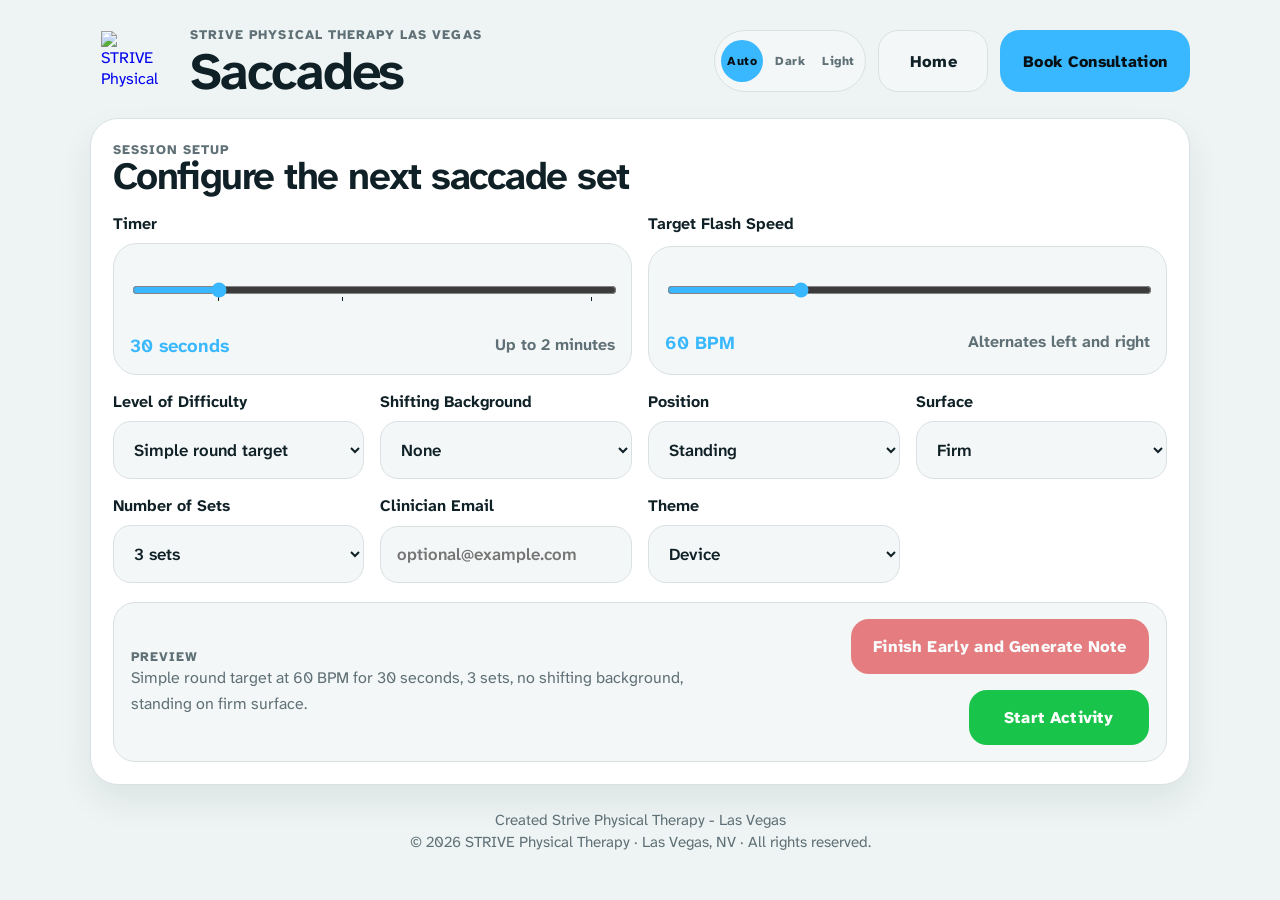
==== saccades/index.html @ d2d995d5 "Add files via upload" ====
<!DOCTYPE html>
<html lang="en">
<head>
  <meta charset="UTF-8">
  <meta name="viewport" content="width=device-width, initial-scale=1.0">
  <title>Saccades Exercise</title>
  <link rel="stylesheet" href="styles.css">
</head>
<body>
  <main class="app-shell">
    <header id="hero-banner" class="hero">
      <div class="hero-topbar">
        <div class="brand-block">
          <a class="brand-mark" href="../index.html" aria-label="Back to vestibular home">
            <img src="https://striveptlv.com/logo.png" alt="STRIVE Physical Therapy logo">
          </a>
          <div class="brand-copy">
            <p class="eyebrow">STRIVE Physical Therapy Las Vegas</p>
            <h1>Saccades</h1>
          </div>
        </div>
        <div class="hero-actions">
          <div class="theme-dock" aria-label="Theme">
            <button type="button" class="theme-icon is-active" data-theme="device" aria-label="Follow device theme" title="Follow device">Auto</button>
            <button type="button" class="theme-icon" data-theme="dark" aria-label="Dark theme" title="Dark theme">Dark</button>
            <button type="button" class="theme-icon" data-theme="light" aria-label="Light theme" title="Light theme">Light</button>
          </div>
          <button id="back-to-top" class="hero-action secondary home-button" type="button" aria-label="Back to home">Home</button>
          <a class="hero-action primary" href="https://calendly.com/dpt-striveptlv/30min" target="_blank" rel="noopener">Book Consultation</a>
        </div>
      </div>
    </header>

    <section id="setup-screen" class="screen active card">
      <div class="section-heading">
        <div>
          <p class="step-label">Session Setup</p>
          <h2>Configure the next saccade set</h2>
        </div>
      </div>

      <div class="setup-grid">
        <label class="field span-2">
          <span>Timer</span>
          <div class="range-card">
            <input id="duration" type="range" min="15" max="120" step="5" value="30" list="duration-marks">
            <datalist id="duration-marks">
              <option value="30" label="30s"></option>
              <option value="60" label="60s"></option>
              <option value="120" label="120s"></option>
            </datalist>
            <div class="range-meta">
              <strong id="duration-value">30 seconds</strong>
              <span>Up to 2 minutes</span>
            </div>
          </div>
        </label>

        <label class="field span-2">
          <span>Target Flash Speed</span>
          <div class="range-card">
            <input id="bpm" type="range" min="20" max="180" step="1" value="60">
            <div class="range-meta">
              <strong id="bpm-value">60 BPM</strong>
              <span>Alternates left and right</span>
            </div>
          </div>
        </label>

        <label class="field">
          <span>Level of Difficulty</span>
          <select id="difficulty">
            <option value="simple-round">Simple round target</option>
            <option value="alphabetical-letters">Alphabetical letters</option>
            <option value="randomized-letters">Randomized letters</option>
            <option value="random-color">Random color</option>
            <option value="randomized-words">Randomized words</option>
          </select>
        </label>

        <label class="field">
          <span>Shifting Background</span>
          <select id="background-mode">
            <option value="none">None</option>
            <option value="horizontal">Horizontal</option>
            <option value="vertical">Vertical</option>
            <option value="combination">Combination</option>
          </select>
        </label>

        <label class="field">
          <span>Position</span>
          <select id="position">
            <option value="Standing">Standing</option>
            <option value="Sitting">Sitting</option>
          </select>
        </label>

        <label class="field">
          <span>Surface</span>
          <select id="surface">
            <option value="Firm">Firm</option>
            <option value="Compliant">Compliant</option>
            <option value="Moving">Moving</option>
          </select>
        </label>

        <label class="field">
          <span>Number of Sets</span>
          <select id="sets">
            <option value="1">1 set</option>
            <option value="2">2 sets</option>
            <option value="3" selected>3 sets</option>
            <option value="4">4 sets</option>
            <option value="5">5 sets</option>
          </select>
        </label>

        <label class="field">
          <span>Clinician Email</span>
          <input id="clinician-email" type="email" placeholder="optional@example.com">
        </label>

        <label class="field">
          <span>Theme</span>
          <select id="theme">
            <option value="device">Device</option>
            <option value="dark">Dark</option>
            <option value="light">Light</option>
          </select>
        </label>
      </div>

      <div class="summary-panel">
        <div>
          <p class="step-label">Preview</p>
          <p id="setup-preview" class="summary-copy"></p>
        </div>
        <div class="button-row setup-actions">
          <button id="finish-early-button" class="secondary danger" type="button" disabled>Finish Early and Generate Note</button>
          <button id="start-session" class="primary" type="button">Start Activity</button>
        </div>
      </div>
    </section>

    <section id="countdown-screen" class="screen countdown-screen" aria-live="polite">
      <div class="countdown-shell">
        <p class="step-label">Prepare</p>
        <div id="countdown-label" class="countdown-label">Lock eyes on the pulsing center target</div>
        <div id="countdown-number" class="countdown-number">3</div>
        <p id="countdown-summary" class="countdown-summary"></p>
      </div>
    </section>

    <section id="exercise-screen" class="screen exercise-screen" aria-live="polite">
      <div class="exercise-topbar">
        <div class="metric">
          <span>Set</span>
          <strong id="live-set">1 / 3</strong>
        </div>
        <div class="metric">
          <span>Time Left</span>
          <strong id="time-left">00:30</strong>
        </div>
        <div class="metric">
          <span>Tempo</span>
          <strong id="live-bpm">60 BPM</strong>
        </div>
        <div class="exercise-actions">
          <button id="fullscreen-button" class="secondary" type="button">Full Screen</button>
          <button id="end-session" class="secondary danger" type="button">End Activity</button>
        </div>
      </div>

      <div id="exercise-stage" class="exercise-stage">
        <div class="background-overlay" aria-hidden="true"></div>

        <div id="center-target" class="center-target" aria-hidden="true">
          <div class="center-ring ring-outer"></div>
          <div class="center-ring ring-middle"></div>
          <div class="center-ring ring-pulse"></div>
          <div class="center-core"></div>
        </div>

        <div id="side-target" class="side-target hidden" aria-live="polite">
          <span id="side-target-content" class="side-target-content"></span>
        </div>
      </div>

      <div class="exercise-footer">
        <p id="instruction-line">Focus on the pulsing center target. Shift eyes quickly to each side target as it appears.</p>
        <p id="meta-line">Standing on firm surface</p>
      </div>
    </section>

    <section id="rating-screen" class="screen card post-card">
      <div class="section-heading">
        <div>
          <p class="step-label">Post-Set Rating</p>
          <h2>How dizzy is the patient right now?</h2>
        </div>
      </div>

      <div class="rating-scale">
        <p class="scale-label">Tap 1 to 10, with 10 being the worst dizziness.</p>
        <div id="set-rating-grid" class="rating-grid" role="radiogroup" aria-label="Set dizziness rating"></div>
      </div>

      <div class="linear-scale" aria-hidden="true">
        <span>1</span>
        <div class="scale-bar"></div>
        <span>10</span>
      </div>

      <div class="button-row">
        <button id="finish-after-rating" class="secondary danger" type="button">Finish Early and Generate Note</button>
        <button id="save-set-rating" class="primary" type="button" disabled>Save Rating and Continue</button>
      </div>
    </section>

    <section id="clinician-screen" class="screen card post-card">
      <div class="section-heading">
        <div>
          <p class="step-label">Clinician Review</p>
          <h2>Final dizziness rating and documentation</h2>
        </div>
      </div>

      <div class="rating-scale">
        <p class="scale-label">Record the final rating with large, easy-to-read numbers.</p>
        <div id="clinician-rating-grid" class="rating-grid" role="radiogroup" aria-label="Clinician final dizziness rating"></div>
      </div>

      <div class="linear-scale" aria-hidden="true">
        <span>1</span>
        <div class="scale-bar"></div>
        <span>10</span>
      </div>

      <label class="field">
        <span>Documentation Paragraph</span>
        <textarea id="documentation-output" rows="8" readonly></textarea>
      </label>

      <div class="button-row">
        <button id="copy-documentation" class="secondary" type="button">Copy Paragraph</button>
        <button id="continue-to-patient" class="secondary" type="button">Patient Review</button>
        <button id="restart-from-clinician" class="primary" type="button">Start New Session</button>
      </div>
    </section>

    <section id="patient-screen" class="screen card post-card">
      <div class="section-heading">
        <div>
          <p class="step-label">Patient Review</p>
          <h2>Rate dizziness after the activity</h2>
        </div>
      </div>

      <div class="rating-scale">
        <p class="scale-label">Choose the number that best matches how dizzy you feel.</p>
        <div id="patient-rating-grid" class="rating-grid" role="radiogroup" aria-label="Patient dizziness rating"></div>
      </div>

      <div class="linear-scale" aria-hidden="true">
        <span>1</span>
        <div class="scale-bar"></div>
        <span>10</span>
      </div>

      <div class="button-row">
        <button id="email-clinician" class="secondary" type="button">Send Email to Clinician</button>
        <button id="skip-email" class="secondary" type="button">Skip Email</button>
        <button id="restart-from-patient" class="primary" type="button">Start New Session</button>
      </div>
    </section>

    <footer class="site-footer">
      Created Strive Physical Therapy - Las Vegas<br>© 2026 STRIVE Physical Therapy · Las Vegas, NV · All rights reserved.
    </footer>
  </main>

  <script src="script.js"></script>
</body>
</html>
---- saccades/styles.css ----
@import url("https://fonts.googleapis.com/css2?family=Atkinson+Hyperlegible+Next:wght@400;500;600;700;800&display=swap");

:root {
  --bg: #050505;
  --panel: #111111;
  --panel-strong: #1b1b1b;
  --ink: #f4f4ef;
  --muted: #afb3ad;
  --line: #272727;
  --shadow: 0 18px 40px rgba(0, 0, 0, 0.35);
  --blue: #39b8ff;
  --mint: #5cff95;
  --yellow: #ffe44d;
  --red: #d71920;
  --go: #19c44a;
  --card-ink: #071014;
  --stage: #06090f;
  --stage-ink: #edf5ff;
  --stage-panel: rgba(10, 16, 26, 0.76);
  --center-glow: rgba(57, 184, 255, 0.42);
  --grid-line: rgba(255, 255, 255, 0.12);
}

body[data-theme="light"] {
  --bg: #eef4f4;
  --panel: #ffffff;
  --panel-strong: #f4f7f7;
  --ink: #0f2026;
  --muted: #5f7076;
  --line: #d9e1e3;
  --shadow: 0 16px 34px rgba(15, 32, 38, 0.08);
  --card-ink: #071014;
  --stage: #edf6fb;
  --stage-ink: #09232f;
  --stage-panel: rgba(255, 255, 255, 0.78);
  --center-glow: rgba(57, 184, 255, 0.24);
  --grid-line: rgba(9, 35, 47, 0.12);
}

body[data-theme="light"] .countdown-number {
  color: #000000;
}

* {
  box-sizing: border-box;
}

html,
body {
  margin: 0;
  min-height: 100%;
}

body {
  font-family: "Atkinson Hyperlegible Next", "Avenir Next", "Segoe UI", sans-serif;
  color: var(--ink);
  background: var(--bg);
}

button,
select,
input,
textarea {
  font: inherit;
}

button,
select,
input,
textarea {
  border-radius: 18px;
}

button {
  border: 1px solid var(--line);
  padding: 1rem 1.35rem;
  cursor: pointer;
  font-weight: 800;
  font-size: 1.02rem;
  letter-spacing: 0.01em;
  transition: transform 140ms ease, opacity 140ms ease, background-color 140ms ease, border-color 140ms ease, box-shadow 140ms ease;
}

button:hover {
  transform: translateY(-2px);
  box-shadow: 0 14px 30px rgba(0, 0, 0, 0.32);
}

button:disabled {
  cursor: not-allowed;
  opacity: 0.55;
  transform: none;
  box-shadow: none;
}

.primary {
  background: var(--go);
  color: #ffffff;
  border-color: transparent;
}

.secondary {
  background: var(--panel-strong);
  border-color: var(--line);
  color: var(--ink);
}

.danger {
  background: var(--red);
  color: #ffffff;
  border-color: transparent;
}

.app-shell {
  width: min(1100px, calc(100% - 2rem));
  margin: 0 auto;
  padding: 1.25rem 0 2.5rem;
}

.site-footer {
  margin-top: 1rem;
  text-align: center;
  font-size: 0.95rem;
  color: var(--muted);
  padding: 0.5rem 0 0;
  line-height: 1.5;
}

.hero {
  margin-bottom: 1rem;
}

.hero.hidden {
  display: none;
}

.screen {
  display: none;
}

.screen.active {
  display: block;
}

.card {
  background: var(--panel);
  border: 1px solid var(--line);
  border-radius: 28px;
  padding: 1.35rem;
  box-shadow: var(--shadow);
}

.hero-topbar,
.section-heading,
.summary-panel,
.button-row,
.exercise-topbar {
  display: flex;
  align-items: center;
  justify-content: space-between;
  gap: 1rem;
}

.brand-block {
  display: flex;
  align-items: center;
  gap: 18px;
}

.brand-mark {
  width: 82px;
  height: 82px;
  display: flex;
  align-items: center;
  justify-content: center;
  overflow: hidden;
  flex-shrink: 0;
  text-decoration: none;
}

.brand-mark img {
  width: 72%;
  height: 72%;
  object-fit: contain;
}

.brand-copy {
  display: flex;
  flex-direction: column;
  gap: 4px;
}

.eyebrow,
.step-label,
.metric span,
.scale-label {
  font-size: 0.82rem;
  font-weight: 800;
  color: var(--muted);
  text-transform: uppercase;
  letter-spacing: 0.08em;
}

h1,
h2,
p {
  margin: 0;
}

h1,
h2 {
  line-height: 0.95;
  letter-spacing: -0.04em;
}

h1 {
  font-size: clamp(2rem, 5vw, 3.25rem);
}

h2 {
  font-size: clamp(1.5rem, 4vw, 2.4rem);
}

.hero-actions {
  display: flex;
  gap: 12px;
  flex-wrap: wrap;
  justify-content: flex-end;
}

.theme-dock {
  display: inline-flex;
  align-items: center;
  gap: 6px;
  padding: 6px;
  border-radius: 999px;
  border: 1px solid var(--line);
  background: var(--panel-strong);
}

.theme-icon {
  width: 42px;
  height: 42px;
  min-height: 42px;
  min-width: 42px;
  flex: 0 0 42px;
  padding: 0;
  border: 1px solid transparent;
  border-radius: 999px;
  background: transparent;
  color: var(--muted);
  font-size: 0.76rem;
  font-weight: 800;
  letter-spacing: 0.04em;
  display: inline-flex;
  align-items: center;
  justify-content: center;
  text-align: center;
  box-shadow: none;
}

.theme-icon:hover {
  transform: translateY(-1px);
}

.theme-icon.is-active {
  background: var(--blue);
  color: var(--card-ink);
}

.hero-action {
  min-height: 62px;
  border-radius: 20px;
  border: 1px solid var(--line);
  padding: 0.95rem 1.35rem;
  font-weight: 800;
  letter-spacing: 0.02em;
  text-decoration: none;
  display: inline-flex;
  align-items: center;
  justify-content: center;
  text-align: center;
  cursor: pointer;
  transition: transform 140ms ease, box-shadow 140ms ease, opacity 140ms ease;
}

.hero-action:hover {
  transform: translateY(-2px);
  box-shadow: 0 14px 30px rgba(0, 0, 0, 0.32);
}

.hero-action.primary {
  background: var(--blue);
  color: var(--card-ink);
  border-color: transparent;
}

.hero-action.secondary {
  background: var(--panel-strong);
  color: var(--ink);
}

.setup-grid {
  display: grid;
  grid-template-columns: repeat(4, minmax(0, 1fr));
  gap: 1rem;
  margin-top: 1.2rem;
}

.span-2 {
  grid-column: span 2;
}

.field {
  display: grid;
  gap: 0.55rem;
  font-weight: 700;
}

.field input,
.field select,
textarea {
  width: 100%;
  padding: 1rem;
  color: var(--ink);
  background: var(--panel-strong);
  border: 1px solid var(--line);
  font-size: 1.05rem;
  font-weight: 600;
}

.range-card,
.metric,
.rating-grid button,
.linear-scale,
.summary-panel {
  background: var(--panel-strong);
  border: 1px solid var(--line);
}

.range-card {
  padding: 1rem;
  border-radius: 24px;
}

.range-card input {
  width: 100%;
  accent-color: var(--blue);
}

.range-meta {
  display: flex;
  justify-content: space-between;
  gap: 1rem;
  margin-top: 0.7rem;
  color: var(--muted);
}

.range-meta strong {
  color: var(--blue);
  font-size: 1.15rem;
}

.summary-panel {
  margin-top: 1.2rem;
  padding: 1rem 1.1rem;
  border-radius: 22px;
}

.summary-copy,
.countdown-summary {
  color: var(--muted);
  line-height: 1.6;
}

.setup-actions {
  align-items: stretch;
  flex-wrap: wrap;
  justify-content: flex-end;
}

.setup-actions button {
  min-width: 180px;
}

.home-button {
  min-width: 110px;
  padding-inline: 1.2rem;
  white-space: nowrap;
}

.countdown-screen.active {
  display: grid;
  min-height: calc(100vh - 2rem);
  place-items: center;
}

.countdown-shell {
  text-align: center;
}

.countdown-label {
  font-size: clamp(1.1rem, 3vw, 1.5rem);
  color: var(--muted);
}

.countdown-number {
  font-size: clamp(6rem, 24vw, 12rem);
  font-weight: 900;
  line-height: 0.9;
  margin: 0.25rem 0 0.8rem;
  color: var(--yellow);
}

body.session-mode .app-shell {
  width: 100%;
  max-width: none;
  padding: 0;
}

.exercise-screen.active {
  display: flex;
  min-height: 100vh;
  flex-direction: column;
  background: var(--stage);
  color: var(--stage-ink);
}

.exercise-topbar {
  padding: 1rem;
  background: var(--stage-panel);
  backdrop-filter: blur(16px);
  position: relative;
  z-index: 2;
}

.metric {
  padding: 0.85rem 1rem;
  border-radius: 20px;
  color: var(--ink);
}

.metric strong {
  display: block;
  font-size: 1.1rem;
}

.exercise-actions {
  display: flex;
  gap: 0.8rem;
  flex-wrap: wrap;
  justify-content: flex-end;
}

.exercise-stage {
  position: relative;
  flex: 1;
  overflow: hidden;
  background:
    radial-gradient(circle at center, var(--center-glow) 0, transparent 22%),
    linear-gradient(180deg, rgba(255, 255, 255, 0.04), transparent);
}

.background-overlay {
  position: absolute;
  inset: -20%;
  opacity: 0;
  background-image:
    linear-gradient(to right, transparent 0 48%, var(--grid-line) 48% 52%, transparent 52% 100%),
    linear-gradient(to bottom, transparent 0 48%, var(--grid-line) 48% 52%, transparent 52% 100%);
  background-size: 220px 220px;
  transition: opacity 220ms ease;
}

.exercise-stage.bg-horizontal .background-overlay,
.exercise-stage.bg-vertical .background-overlay,
.exercise-stage.bg-combination .background-overlay {
  opacity: 1;
}

.exercise-stage.bg-horizontal .background-overlay {
  animation: slide-horizontal 6s linear infinite;
}

.exercise-stage.bg-vertical .background-overlay {
  animation: slide-vertical 6s linear infinite;
}

.exercise-stage.bg-combination .background-overlay {
  animation: slide-combo 7s linear infinite;
}

.center-target,
.side-target {
  position: absolute;
  top: 50%;
  transform: translate(-50%, -50%);
}

.center-target {
  left: 50%;
  width: 128px;
  height: 128px;
}

.center-ring,
.center-core {
  position: absolute;
  inset: 50%;
  transform: translate(-50%, -50%);
  border-radius: 999px;
}

.ring-outer {
  width: 128px;
  height: 128px;
  border: 3px solid rgba(255, 255, 255, 0.22);
}

.ring-middle {
  width: 92px;
  height: 92px;
  border: 3px solid rgba(255, 255, 255, 0.48);
}

.ring-pulse {
  width: 64px;
  height: 64px;
  border: 4px solid var(--blue);
  box-shadow: 0 0 0 0 rgba(57, 184, 255, 0.35);
  animation: pulse-ring 1.4s ease-out infinite;
}

.center-core {
  width: 24px;
  height: 24px;
  background: var(--blue);
  box-shadow: 0 0 30px rgba(57, 184, 255, 0.7);
}

.side-target {
  min-width: 86px;
  min-height: 86px;
  padding: 1rem 1.15rem;
  border-radius: 26px;
  background: rgba(255, 255, 255, 0.98);
  color: #041620;
  border: 4px solid transparent;
  display: inline-flex;
  align-items: center;
  justify-content: center;
  text-align: center;
  box-shadow: 0 16px 40px rgba(0, 0, 0, 0.32);
  opacity: 1;
  transition: opacity 120ms ease, transform 120ms ease;
}

.side-target.hidden {
  opacity: 0;
  transform: translate(-50%, -50%) scale(0.92);
}

.side-target.is-left {
  left: 18%;
}

.side-target.is-right {
  left: 82%;
}

.side-target.simple-round {
  min-width: 94px;
  min-height: 94px;
  padding: 0;
  border-radius: 999px;
}

.side-target.alphabetical-letters,
.side-target.randomized-letters {
  min-width: 104px;
  min-height: 104px;
  font-size: 3rem;
  font-weight: 900;
}

.side-target.random-color {
  min-width: 112px;
  min-height: 112px;
  border-radius: 999px;
  padding: 0;
}

.side-target.randomized-words {
  min-width: 170px;
  min-height: 88px;
  padding-inline: 1.5rem;
  font-size: 1.65rem;
  font-weight: 900;
  letter-spacing: 0.01em;
}

.side-target-content {
  line-height: 1;
}

.exercise-footer {
  padding: 1rem 1.25rem 1.25rem;
  background: var(--stage-panel);
  backdrop-filter: blur(16px);
  display: grid;
  gap: 0.35rem;
  text-align: center;
  position: relative;
  z-index: 2;
}

.exercise-footer p:first-child {
  font-size: clamp(1rem, 2.6vw, 1.2rem);
  font-weight: 700;
}

.exercise-footer p:last-child {
  color: rgba(237, 245, 255, 0.72);
}

body[data-theme="light"] .exercise-footer p:last-child {
  color: rgba(9, 35, 47, 0.68);
}

.post-card {
  margin-top: 0;
}

.rating-scale {
  margin-top: 1rem;
  display: grid;
  gap: 1rem;
}

.rating-grid {
  display: grid;
  grid-template-columns: repeat(5, minmax(0, 1fr));
  gap: 0.85rem;
}

.rating-grid button {
  min-height: 88px;
  border-radius: 24px;
  font-size: 2rem;
  font-weight: 900;
  color: var(--ink);
}

.rating-grid button.selected {
  background: var(--blue);
  border-color: transparent;
  color: var(--card-ink);
}

.linear-scale {
  margin: 1rem 0 1.2rem;
  padding: 0.8rem 1rem;
  border-radius: 20px;
  display: flex;
  align-items: center;
  gap: 0.8rem;
  color: var(--muted);
  font-weight: 800;
}

.scale-bar {
  flex: 1;
  height: 12px;
  border-radius: 999px;
  background: linear-gradient(90deg, #5cff95 0%, #ffe44d 50%, #ef476f 100%);
}

textarea {
  min-height: 190px;
  resize: vertical;
}

@keyframes pulse-ring {
  0% {
    transform: translate(-50%, -50%) scale(0.94);
    box-shadow: 0 0 0 0 rgba(57, 184, 255, 0.38);
  }
  70% {
    transform: translate(-50%, -50%) scale(1.08);
    box-shadow: 0 0 0 24px rgba(57, 184, 255, 0);
  }
  100% {
    transform: translate(-50%, -50%) scale(0.94);
    box-shadow: 0 0 0 0 rgba(57, 184, 255, 0);
  }
}

@keyframes slide-horizontal {
  from {
    transform: translateX(0);
  }
  to {
    transform: translateX(-140px);
  }
}

@keyframes slide-vertical {
  from {
    transform: translateY(0);
  }
  to {
    transform: translateY(-140px);
  }
}

@keyframes slide-combo {
  from {
    transform: translate(0, 0);
  }
  to {
    transform: translate(-140px, -140px);
  }
}

@media (max-width: 980px) {
  .hero-topbar,
  .section-heading,
  .summary-panel,
  .exercise-topbar,
  .button-row {
    align-items: flex-start;
    flex-direction: column;
  }

  .hero-actions,
  .exercise-actions,
  .setup-actions {
    width: 100%;
    justify-content: stretch;
  }

  .hero-action,
  .exercise-actions button,
  .setup-actions button,
  .button-row button {
    width: 100%;
  }

  .setup-grid {
    grid-template-columns: 1fr 1fr;
  }

  .rating-grid {
    grid-template-columns: repeat(2, minmax(0, 1fr));
  }

  .side-target.is-left {
    left: 20%;
  }

  .side-target.is-right {
    left: 80%;
  }
}

@media (max-width: 720px) {
  .app-shell {
    width: min(100%, calc(100% - 1rem));
  }

  .brand-block {
    align-items: flex-start;
  }

  .setup-grid {
    grid-template-columns: 1fr;
  }

  .span-2 {
    grid-column: span 1;
  }

  .exercise-topbar {
    padding-bottom: 0.5rem;
  }

  .metric {
    width: 100%;
  }

  .center-target {
    width: 108px;
    height: 108px;
  }

  .ring-outer {
    width: 108px;
    height: 108px;
  }

  .ring-middle {
    width: 76px;
    height: 76px;
  }

  .ring-pulse {
    width: 52px;
    height: 52px;
  }

  .side-target.is-left {
    left: 18%;
  }

  .side-target.is-right {
    left: 82%;
  }

  .side-target.randomized-words {
    min-width: 132px;
    font-size: 1.2rem;
  }
}
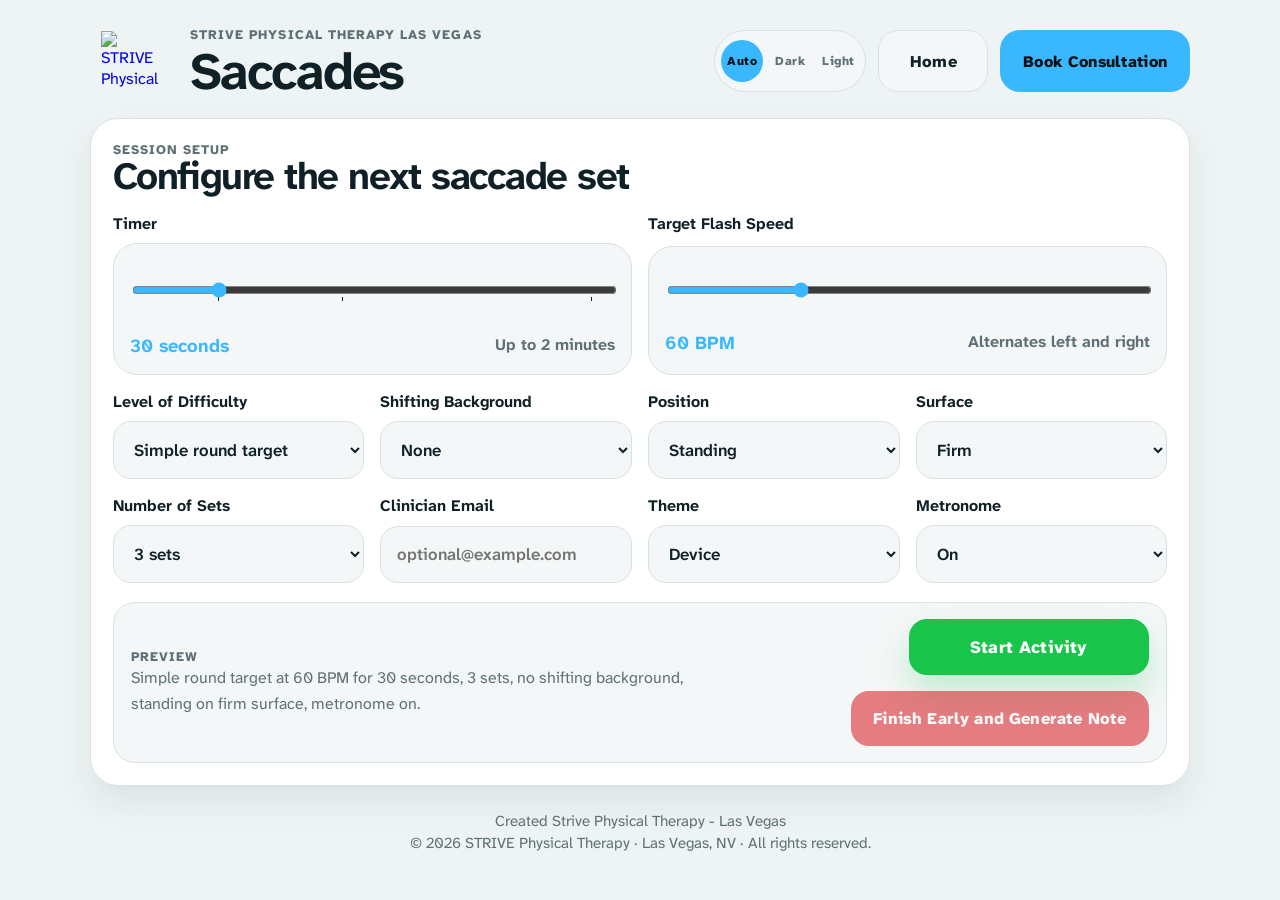
==== commit c89411cc: "Add files via upload" ====
--- a/saccades/index.html
+++ b/saccades/index.html
@@ -129,6 +129,14 @@
             <option value="light">Light</option>
           </select>
         </label>
+
+        <label class="field">
+          <span>Metronome</span>
+          <select id="metronome">
+            <option value="on" selected>On</option>
+            <option value="off">Off</option>
+          </select>
+        </label>
       </div>
 
       <div class="summary-panel">
@@ -137,8 +145,8 @@
           <p id="setup-preview" class="summary-copy"></p>
         </div>
         <div class="button-row setup-actions">
+          <button id="start-session" class="primary" type="button">Start Activity</button>
           <button id="finish-early-button" class="secondary danger" type="button" disabled>Finish Early and Generate Note</button>
-          <button id="start-session" class="primary" type="button">Start Activity</button>
         </div>
       </div>
     </section>
@@ -202,12 +210,12 @@
       </div>
 
       <div class="rating-scale">
-        <p class="scale-label">Tap 1 to 10, with 10 being the worst dizziness.</p>
+        <p class="scale-label">Tap 0 to 10, with 10 being the worst dizziness.</p>
         <div id="set-rating-grid" class="rating-grid" role="radiogroup" aria-label="Set dizziness rating"></div>
       </div>
 
       <div class="linear-scale" aria-hidden="true">
-        <span>1</span>
+        <span>0</span>
         <div class="scale-bar"></div>
         <span>10</span>
       </div>
@@ -232,7 +240,7 @@
       </div>
 
       <div class="linear-scale" aria-hidden="true">
-        <span>1</span>
+        <span>0</span>
         <div class="scale-bar"></div>
         <span>10</span>
       </div>
@@ -263,7 +271,7 @@
       </div>
 
       <div class="linear-scale" aria-hidden="true">
-        <span>1</span>
+        <span>0</span>
         <div class="scale-bar"></div>
         <span>10</span>
       </div>
--- a/saccades/styles.css
+++ b/saccades/styles.css
@@ -383,6 +383,14 @@
   min-width: 180px;
 }
 
+#start-session {
+  min-width: 240px;
+  padding-inline: 1.8rem;
+  font-size: 1.08rem;
+  box-shadow: 0 18px 34px rgba(25, 196, 74, 0.22);
+  order: -1;
+}
+
 .home-button {
   min-width: 110px;
   padding-inline: 1.2rem;
@@ -573,6 +581,9 @@
   min-height: 94px;
   padding: 0;
   border-radius: 999px;
+  box-shadow:
+    0 0 0 6px rgba(255, 255, 255, 0.18),
+    0 18px 42px rgba(0, 0, 0, 0.4);
 }
 
 .side-target.alphabetical-letters,
@@ -631,6 +642,11 @@
   margin-top: 0;
 }
 
+.post-card .button-row {
+  margin-top: 1.5rem;
+  padding-top: 0.35rem;
+}
+
 .rating-scale {
   margin-top: 1rem;
   display: grid;
@@ -639,14 +655,16 @@
 
 .rating-grid {
   display: grid;
-  grid-template-columns: repeat(5, minmax(0, 1fr));
-  gap: 0.85rem;
+  grid-template-columns: repeat(11, minmax(0, 1fr));
+  gap: 0.6rem;
 }
 
 .rating-grid button {
-  min-height: 88px;
-  border-radius: 24px;
-  font-size: 2rem;
+  min-height: 74px;
+  min-width: 0;
+  padding: 0.75rem 0.25rem;
+  border-radius: 22px;
+  font-size: 1.8rem;
   font-weight: 900;
   color: var(--ink);
 }
@@ -751,7 +769,7 @@
   }
 
   .rating-grid {
-    grid-template-columns: repeat(2, minmax(0, 1fr));
+    grid-template-columns: repeat(5, minmax(0, 1fr));
   }
 
   .side-target.is-left {
@@ -820,4 +838,14 @@
     min-width: 132px;
     font-size: 1.2rem;
   }
-}
+
+  .rating-grid {
+    grid-template-columns: repeat(4, minmax(0, 1fr));
+    gap: 0.7rem;
+  }
+
+  .rating-grid button {
+    min-height: 68px;
+    font-size: 1.55rem;
+  }
+}
